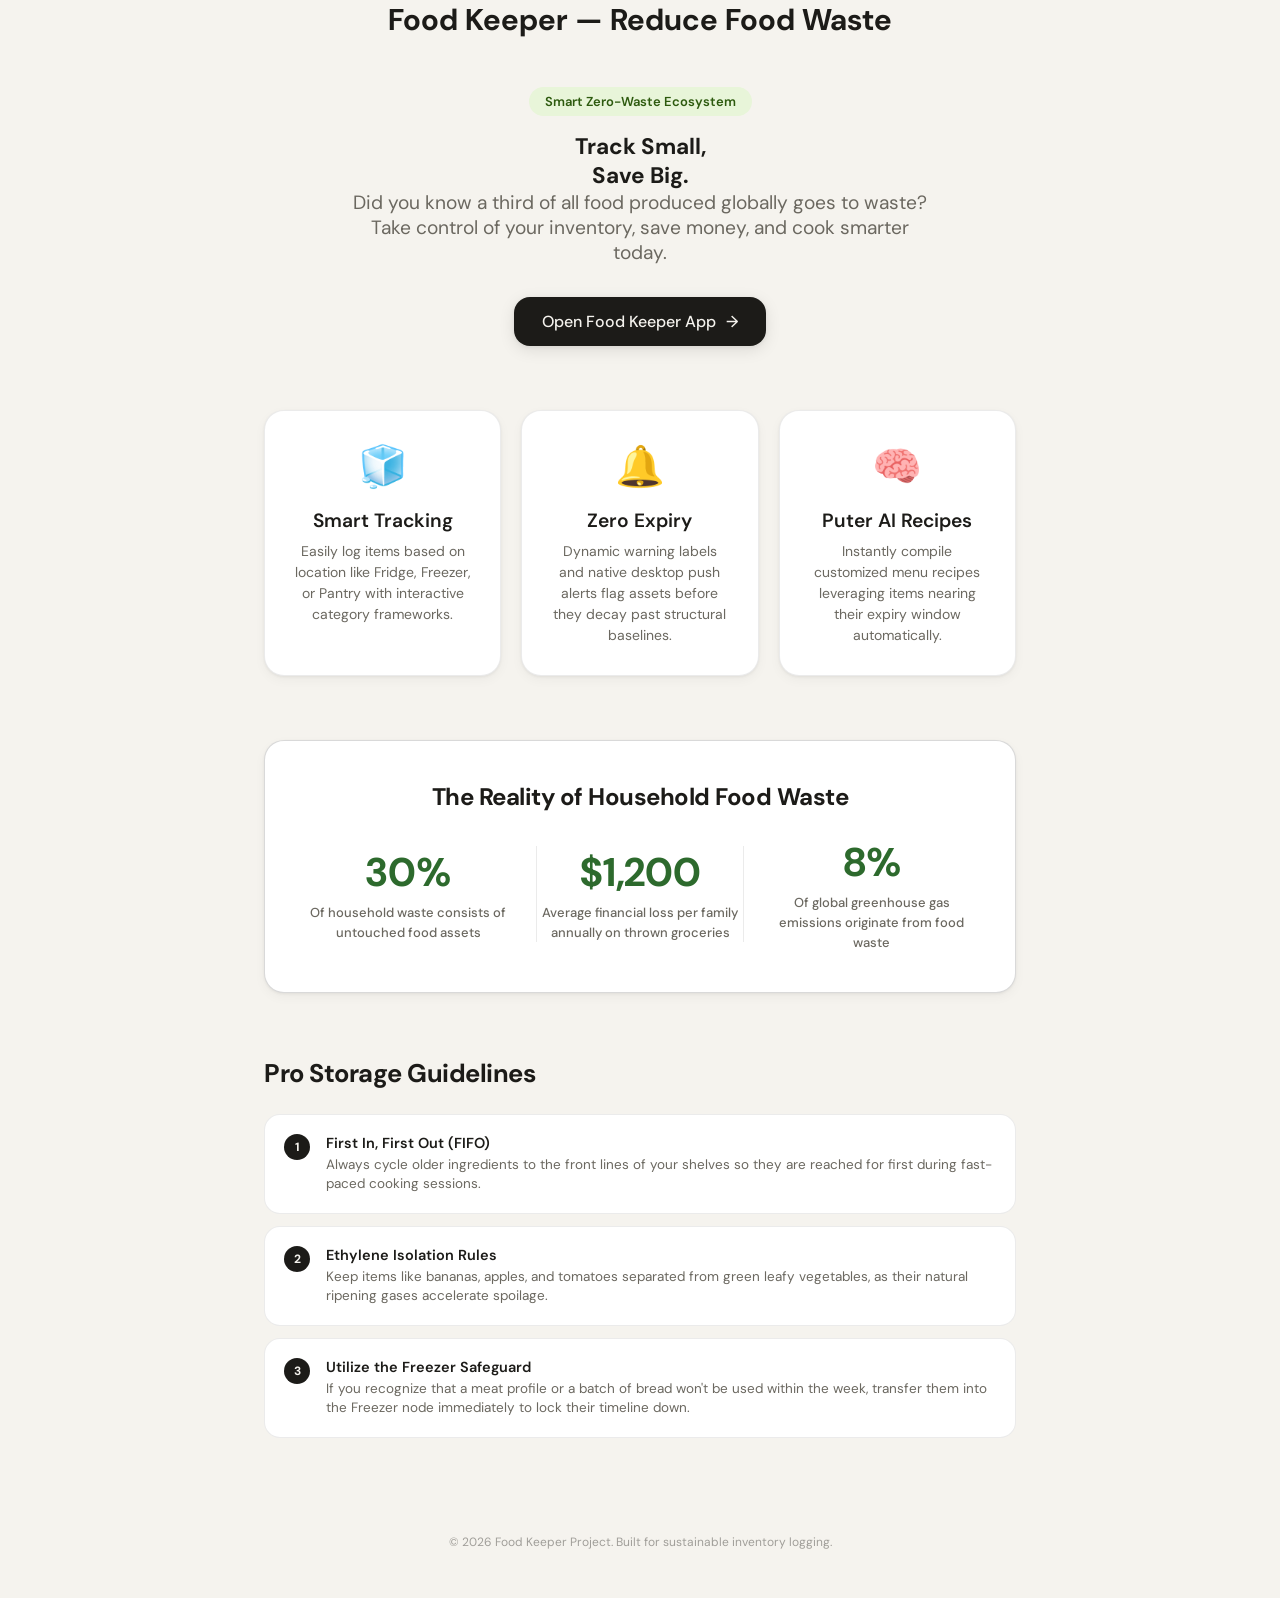
==== front.html @ ebd8dd1d "Add files via upload" ====
<!DOCTYPE html>
<html lang="en">
<head>
  <h1 style="text-align: center;">Food Keeper — Reduce Food Waste</h1>
  <meta charset="UTF-8" />
  <meta name="viewport" content="width=device-width, initial-scale=1.0" />
  <title>Food Keeper — Reduce Food Waste</title>
  
  <!-- Typography & Global Style Link -->
  <link rel="preconnect" href="https://fonts.googleapis.com">
  <link href="https://fonts.googleapis.com/css2?family=DM+Sans:wght@300;400;500;600;700&display=swap" rel="stylesheet">
  <link rel="stylesheet" href="style.css">
  
  <style>
    head h1{
      margin-top: 100px;
    }
    /* Dedicated Landing Page Overrides to keep things looking slick */
    .landing-wrapper {
      max-width: 800px;
      margin: 0 auto;
      padding: 3rem 1.5rem;
    }

    .hero-section {
      text-align: center;
      margin-bottom: 4rem;
    }

    .hero-badge {
      background: var(--accent-light);
      color: var(--green-text);
      padding: 6px 16px;
      border-radius: 30px;
      font-size: 13px;
      font-weight: 600;
      display: inline-block;
      margin-bottom: 1rem;
    }

    .hero-section h1 {
      font-size: 3rem;
      font-weight: 700;
      letter-spacing: -1.5px;
      line-height: 1.1;
      margin-bottom: 1rem;
    }

    .hero-section p {
      color: var(--text2);
      font-size: 1.2rem;
      max-width: 580px;
      margin: 0 auto 2rem auto;
    }

    .cta-btn-lg {
      display: inline-flex;
      align-items: center;
      gap: 10px;
      background: var(--text);
      color: var(--bg);
      text-decoration: none;
      padding: 14px 28px;
      border-radius: var(--radius-lg);
      font-weight: 500;
      font-size: 16px;
      box-shadow: var(--shadow-md);
      transition: transform 0.2s, opacity 0.15s;
    }

    .cta-btn-lg:hover {
      transform: translateY(-2px);
      opacity: 0.9;
    }

    /* Infographic Grid Layouts */
    .info-grid {
      display: grid;
      grid-template-columns: repeat(3, 1fr);
      gap: 20px;
      margin-bottom: 4rem;
    }

    @media (max-width: 768px) {
      .info-grid { grid-template-columns: 1fr; }
      .hero-section h1 { font-size: 2.2rem; }
    }

    .info-card {
      background: var(--surface);
      border: 1px solid var(--border);
      border-radius: var(--radius-xl);
      padding: 1.8rem;
      box-shadow: var(--shadow);
      text-align: center;
    }

    .info-card .icon {
      font-size: 2.5rem;
      margin-bottom: 1rem;
      display: block;
    }

    .info-card h3 {
      font-size: 1.2rem;
      margin-bottom: 0.5rem;
      font-weight: 600;
    }

    .info-card p {
      font-size: 14px;
      color: var(--text2);
      line-height: 1.5;
    }

    /* Statistics Showcase Section */
    .stats-banner {
      background: var(--surface);
      border: 1px solid var(--border2);
      border-radius: var(--radius-xl);
      padding: 2.5rem;
      margin-bottom: 4rem;
      box-shadow: var(--shadow);
    }

    .stats-banner h2 {
      font-size: 1.5rem;
      margin-bottom: 1.5rem;
      text-align: center;
      letter-spacing: -0.5px;
    }

    .stat-row {
      display: flex;
      justify-content: space-around;
      align-items: center;
      flex-wrap: wrap;
      gap: 24px;
    }

    .stat-box {
      text-align: center;
      flex: 1;
      min-width: 140px;
    }

    .stat-box .num {
      font-size: 2.5rem;
      font-weight: 700;
      color: var(--accent);
      display: block;
      margin-bottom: 4px;
    }

    .stat-box .label {
      font-size: 13px;
      color: var(--text2);
      font-weight: 500;
    }

    /* Guide / Tips Layout */
    .tips-section {
      margin-bottom: 4rem;
    }

    .tips-section h2 {
      font-size: 1.6rem;
      margin-bottom: 1.5rem;
      letter-spacing: -0.5px;
    }

    .tip-item {
      display: flex;
      gap: 16px;
      background: var(--surface);
      border: 1px solid var(--border);
      padding: 1.2rem;
      border-radius: var(--radius-lg);
      margin-bottom: 12px;
      align-items: flex-start;
    }

    .tip-num {
      background: var(--text);
      color: var(--bg);
      width: 26px;
      height: 26px;
      border-radius: 50%;
      display: flex;
      align-items: center;
      justify-content: center;
      font-size: 12px;
      font-weight: bold;
      flex-shrink: 0;
    }

    .tip-content h4 {
      font-size: 14.5px;
      margin-bottom: 4px;
      font-weight: 600;
    }

    .tip-content p {
      font-size: 13.5px;
      color: var(--text2);
      line-height: 1.4;
    }
  </style>
</head>
<body>

  <div class="landing-wrapper">
    
    <!-- ── HERO BANNER SECTION ── -->
    <header class="hero-section">
      <span class="hero-badge">Smart Zero-Waste Ecosystem</span>
      <h2>Track Small, <br>Save Big.</h2>
      <p>Did you know a third of all food produced globally goes to waste? Take control of your inventory, save money, and cook smarter today.</p>
      <a href="./index.html" class="cta-btn-lg">
        Open Food Keeper App <span>→</span>
      </a>
    </header>

    <!-- ── CORE MISSION VALUE CARDS ── -->
    <section class="info-grid">
      <div class="info-card">
        <span class="icon">🧊</span>
        <h3>Smart Tracking</h3>
        <p>Easily log items based on location like Fridge, Freezer, or Pantry with interactive category frameworks.</p>
      </div>
      <div class="info-card">
        <span class="icon">🔔</span>
        <h3>Zero Expiry</h3>
        <p>Dynamic warning labels and native desktop push alerts flag assets before they decay past structural baselines.</p>
      </div>
      <div class="info-card">
        <span class="icon">🧠</span>
        <h3>Puter AI Recipes</h3>
        <p>Instantly compile customized menu recipes leveraging items nearing their expiry window automatically.</p>
      </div>
    </section>

    <!-- ── ANALYTICAL STATISTICS TRACKER ── -->
    <section class="stats-banner">
      <h2>The Reality of Household Food Waste</h2>
      <div class="stat-row">
        <div class="stat-box">
          <span class="num">30%</span>
          <span class="label">Of household waste consists of untouched food assets</span>
        </div>
        <div class="stat-box" style="border-left: 1px solid var(--border); border-right: 1px solid var(--border);">
          <span class="num">$1,200</span>
          <span class="label">Average financial loss per family annually on thrown groceries</span>
        </div>
        <div class="stat-box">
          <span class="num">8%</span>
          <span class="label">Of global greenhouse gas emissions originate from food waste</span>
        </div>
      </div>
    </section>

    <!-- ── ACTIONABLE RECOVERY MANAGEMENT TIPS ── -->
    <section class="tips-section">
      <h2>Pro Storage Guidelines</h2>
      
      <div class="tip-item">
        <div class="tip-num">1</div>
        <div class="tip-content">
          <h4>First In, First Out (FIFO)</h4>
          <p>Always cycle older ingredients to the front lines of your shelves so they are reached for first during fast-paced cooking sessions.</p>
        </div>
      </div>

      <div class="tip-item">
        <div class="tip-num">2</div>
        <div class="tip-content">
          <h4>Ethylene Isolation Rules</h4>
          <p>Keep items like bananas, apples, and tomatoes separated from green leafy vegetables, as their natural ripening gases accelerate spoilage.</p>
        </div>
      </div>

      <div class="tip-item">
        <div class="tip-num">3</div>
        <div class="tip-content">
          <h4>Utilize the Freezer Safeguard</h4>
          <p>If you recognize that a meat profile or a batch of bread won't be used within the week, transfer them into the Freezer node immediately to lock their timeline down.</p>
        </div>
      </div>
    </section>

    <!-- ── FOOTER SIGN-OFF ── -->
    <footer style="text-align: center; color: var(--text3); font-size: 12px; margin-top: 6rem;">
      <p>© 2026 Food Keeper Project. Built for sustainable inventory logging.</p>
    </footer>

  </div>

</body>
</html>
---- style.css ----
/* ── SYSTEM COLOR VARIANTS & ROOT SETTINGS ── */
*, *::before, *::after { 
  box-sizing: border-box; 
  margin: 0; 
  padding: 0; 
}

:root {
  --bg: #f5f3ee; 
  --surface: #ffffff; 
  --surface2: #eceae3; 
  --surface3: #e2dfd7;
  --border: rgba(0,0,0,0.08); 
  --border2: rgba(0,0,0,0.15);
  --text: #1c1b18; 
  --text2: #6b6860; 
  --text3: #a09e99;
  
  --green-bg: #e8f5d9; 
  --green-text: #2d5a0e; 
  --green-border: #b8dca0;
  
  --amber-bg: #fef3d8; 
  --amber-text: #754400; 
  --amber-border: #f5d078;
  
  --red-bg: #fde8e8;   
  --red-text: #911f1f;   
  --red-border: #f0a0a0;
  
  --blue-bg: #e8f0fe;  
  --blue-text: #1a4ac0;  
  --blue-border: #99b4f8;
  
  --accent: #2d6a2d; 
  --accent-light: #e8f5d9;
  
  --radius: 10px; 
  --radius-lg: 16px; 
  --radius-xl: 20px;
  
  --font: 'DM Sans', sans-serif; 
  --font-mono: 'DM Mono', monospace;
  --shadow: 0 1px 3px rgba(0,0,0,0.06), 0 4px 12px rgba(0,0,0,0.04);
  --shadow-md: 0 4px 16px rgba(0,0,0,0.10), 0 1px 4px rgba(0,0,0,0.06);
}

@media (prefers-color-scheme: dark) {
  :root {
    --bg: #171715; 
    --surface: #212120; 
    --surface2: #2a2a28; 
    --surface3: #333330;
    --border: rgba(255,255,255,0.08); 
    --border2: rgba(255,255,255,0.15);
    --text: #f0ede6; 
    --text2: #9a9890; 
    --text3: #635f5a;
    
    --green-bg: #162c07; 
    --green-text: #9fd070; 
    --green-border: #2d5a0e;
    
    --amber-bg: #2e1d00; 
    --amber-text: #f5c96a; 
    --amber-border: #7a4800;
    
    --red-bg: #2e0d0d;   
    --red-text: #f0a0a0;   
    --red-border: #911f1f;
    
    --blue-bg: #0d1e40;  
    --blue-text: #99b4f8;  
    --blue-border: #1a4ac0;
    
    --accent: #6bbb3e; 
    --accent-light: #162c07;
    
    --shadow: 0 1px 3px rgba(0,0,0,0.3), 0 4px 12px rgba(0,0,0,0.2);
    --shadow-md: 0 4px 16px rgba(0,0,0,0.4), 0 1px 4px rgba(0,0,0,0.2);
  }
}

/* ── BASE INTERFACE ELEMENTS ── */
body {
  background: var(--bg); 
  color: var(--text);
  font-family: var(--font); 
  min-height: 100vh; 
  font-size: 15px;
}

::-webkit-scrollbar { 
  width: 6px; 
}
::-webkit-scrollbar-track { 
  background: transparent; 
}
::-webkit-scrollbar-thumb { 
  background: var(--surface3); 
  border-radius: 3px; 
}

/* ── AUTHENTICATION COMPONENT GRAPHICS ── */
.auth-screen {
  min-height: 100vh;
  display: flex;
  align-items: center;
  justify-content: center;
  padding: 1rem;
}

.auth-card {
  background: var(--surface);
  border: 1px solid var(--border2);
  border-radius: var(--radius-xl);
  padding: 2.2rem;
  width: 100%;
  max-width: 380px;
  box-shadow: var(--shadow-md);
}

.back-link {
  background: none; 
  border: none; 
  color: var(--text3); 
  cursor: pointer; 
  font-size: 13px;
  text-decoration: none;
}
.back-link:hover {
  color: var(--text2);
}

.auth-logo {
  text-align: center;
  margin-bottom: 1.8rem;
}

.auth-logo-icon {
  font-size: 44px;
  display: block;
  margin-bottom: 10px;
}

.auth-logo h1 {
  font-size: 22px;
  font-weight: 600;
  letter-spacing: -0.3px;
}

.auth-logo p {
  font-size: 13px;
  color: var(--text2);
  margin-top: 5px;
}

.auth-tabs {
  display: flex;
  border: 1px solid var(--border);
  border-radius: var(--radius);
  overflow: hidden;
  margin-bottom: 1.5rem;
}

.auth-tab {
  flex: 1;
  padding: 9px;
  font-size: 13px;
  font-family: var(--font);
  border: none;
  background: transparent;
  cursor: pointer;
  color: var(--text2);
  transition: all 0.15s;
}

.auth-tab.active {
  background: var(--text);
  color: var(--bg);
  font-weight: 500;
}

.form-field {
  margin-bottom: 14px;
}

.form-label {
  font-size: 12px;
  color: var(--text2);
  margin-bottom: 5px;
  display: block;
  font-weight: 500;
  letter-spacing: 0.02em;
}

.form-input {
  width: 100%;
  padding: 10px 12px;
  border: 1px solid var(--border);
  border-radius: var(--radius);
  background: var(--bg);
  color: var(--text);
  font-size: 14px;
  font-family: var(--font);
  outline: none;
  transition: border-color 0.15s;
}
.form-input:focus {
  border-color: var(--accent);
}

.btn-primary {
  width: 100%;
  padding: 11px;
  background: var(--text);
  color: var(--bg);
  border: none;
  border-radius: var(--radius);
  font-size: 14px;
  font-weight: 500;
  font-family: var(--font);
  cursor: pointer;
  transition: opacity 0.15s;
  margin-top: 4px;
}
.btn-primary:hover {
  opacity: 0.85;
}
.btn-primary:disabled {
  opacity: 0.5;
  cursor: not-allowed;
}

.link-btn {
  background: none;
  border: none;
  color: var(--text2);
  font-size: 12px;
  cursor: pointer;
  font-family: var(--font);
}
.link-btn:hover {
  text-decoration: underline;
}

.auth-error {
  font-size: 13px;
  color: var(--red-text);
  background: var(--red-bg);
  border: 1px solid var(--red-border);
  border-radius: var(--radius);
  padding: 9px 12px;
  margin-bottom: 12px;
  display: none;
}
.auth-error.show { display: block; }

.auth-success {
  font-size: 13px;
  color: var(--green-text);
  background: var(--green-bg);
  border: 1px solid var(--green-border);
  border-radius: var(--radius);
  padding: 9px 12px;
  margin-bottom: 12px;
  display: none;
}
.auth-success.show { display: block; }


/* ── SHELL MASTER CORE HEADER ── */
.header {
  background: var(--surface);
  border-bottom: 1px solid var(--border);
  padding: 0.9rem 1.5rem;
  position: sticky;
  top: 0;
  z-index: 20;
  backdrop-filter: blur(10px);
}

.header-inner {
  max-width: 1200px; /* EXPANDED FOR LAPTOPS */
  margin: 0 auto;
  display: flex;
  justify-content: space-between;
  align-items: center;
}

.logo {
  display: flex;
  align-items: center;
  gap: 9px;
}

.logo-icon { font-size: 24px; }

.logo h1 {
  font-size: 17px;
  font-weight: 600;
  letter-spacing: -0.2px;
}

.header-right {
  display: flex;
  align-items: center;
  gap: 12px;
}

.user-email {
  font-size: 12px;
  color: var(--text2);
  max-width: 160px;
  overflow: hidden;
  text-overflow: ellipsis;
  white-space: nowrap;
}

.icon-btn {
  width: 34px;
  height: 34px;
  border-radius: 50%;
  border: 1px solid var(--border);
  background: transparent;
  cursor: pointer;
  color: var(--text2);
  display: flex;
  align-items: center;
  justify-content: center;
  font-size: 15px;
  transition: all 0.15s;
  font-family: var(--font);
}
.icon-btn:hover {
  background: var(--surface2);
  border-color: var(--border2);
}

.logout-btn {
  font-size: 12px;
  padding: 6px 14px;
  border-radius: 20px;
  border: 1px solid var(--border2);
  background: transparent;
  cursor: pointer;
  color: var(--text2);
  font-family: var(--font);
  transition: background 0.15s;
}
.logout-btn:hover {
  background: var(--surface2);
}


/* ── NAVIGATION ELEMENT SYSTEMS ── */
.nav-tabs {
  background: var(--surface);
  border-bottom: 1px solid var(--border);
  padding: 0 1.5rem;
  display: flex;
  gap: 0;
  overflow-x: auto;
}
.nav-tabs::-webkit-scrollbar { height: 0; }

.nav-tab-wrap {
  max-width: 1200px; /* EXPANDED FOR LAPTOPS */
  margin: 0 auto;
  display: flex;
  width: 100%;
}

.nav-tab {
  padding: 12px 18px;
  font-size: 13px;
  font-weight: 500;
  color: var(--text2);
  border: none;
  background: transparent;
  cursor: pointer;
  font-family: var(--font);
  border-bottom: 2px solid transparent;
  transition: all 0.15s;
  white-space: nowrap;
}
.nav-tab.active {
  color: var(--accent);
  border-bottom-color: var(--accent);
}
.nav-tab:hover:not(.active) {
  color: var(--text);
}


/* ── MAIN CONTENT CONTAINERS ── */
.main {
  max-width: 1200px; /* EXPANDED FOR LAPTOPS */
  margin: 0 auto;
  padding: 1.4rem 1.5rem;
}

.view-section {
  animation: fadeIn 0.2s ease-out forwards;
}

@keyframes fadeIn {
  from { opacity: 0; transform: translateY(4px); }
  to { opacity: 1; transform: translateY(0); }
}


/* ── DASHBOARD STATISTICS GRAPHICS ── */
.stats {
  display: grid;
  grid-template-columns: repeat(4, 1fr);
  gap: 12px;
  margin-bottom: 1.5rem;
}
/* RESPONSIVE STATS FOR TABLETS AND PHONES */
@media (max-width: 768px) {
  .stats { grid-template-columns: repeat(2, 1fr); }
}

.stat {
  background: var(--surface);
  border: 1px solid var(--border);
  border-radius: var(--radius-lg);
  padding: 1rem 1.1rem;
  box-shadow: var(--shadow);
}

.stat-label {
  font-size: 11px;
  color: var(--text2);
  font-weight: 500;
  letter-spacing: 0.04em;
  text-transform: uppercase;
  margin-bottom: 6px;
}

.stat-value {
  font-size: 26px;
  font-weight: 600;
  letter-spacing: -1px;
  font-family: var(--font-mono);
}
.stat-value.red { color: var(--red-text); }
.stat-value.amber { color: var(--amber-text); }
.stat-value.green { color: var(--green-text); }
.stat-value.blue { color: var(--blue-text); }


/* ── TOOLBARS & DYNAMIC FILTERS ── */
.toolbar {
  display: flex;
  align-items: center;
  gap: 8px;
  margin-bottom: 1.2rem;
  flex-wrap: wrap;
}

.search-bar {
  flex: 1;
  min-width: 160px;
  padding: 9px 12px;
  border: 1px solid var(--border);
  border-radius: var(--radius);
  background: var(--surface);
  color: var(--text);
  font-size: 14px;
  font-family: var(--font);
  outline: none;
}
.search-bar:focus {
  border-color: var(--border2);
}

.filter-dropdown {
  padding: 9px 12px;
  border: 1px solid var(--border);
  border-radius: var(--radius);
  background: var(--surface);
  color: var(--text);
  font-size: 13px;
  font-family: var(--font);
  cursor: pointer;
  outline: none;
}


/* ── ACTION INTERFACE SYSTEM BUTTONS ── */
.action-btn {
  padding: 9px 15px;
  border-radius: var(--radius);
  font-size: 13px;
  font-weight: 500;
  cursor: pointer;
  font-family: var(--font);
  border: 1px solid transparent;
  display: inline-flex;
  align-items: center;
  gap: 6px;
  transition: all 0.1s;
}

.action-btn.primary {
  background: var(--text);
  color: var(--bg);
}
.action-btn.primary:hover { opacity: 0.9; }

.action-btn.secondary {
  background: var(--surface);
  border-color: var(--border);
  color: var(--text2);
}
.action-btn.secondary:hover {
  background: var(--surface2);
  color: var(--text);
}
.action-btn.secondary.active {
  background: var(--text);
  color: var(--bg);
  border-color: var(--text);
}


/* ── MASTER INVENTORY CARDS & RENDERING STRUCTURES ── */
.section-label {
  font-size: 12px;
  font-weight: 600;
  color: var(--text2);
  text-transform: uppercase;
  letter-spacing: 0.05em;
  margin: 1.5rem 0 0.6rem 0;
}

/* RESPONSIVE FOOD GRID FOR DESKTOP/LAPTOPS */
.food-list {
  display: flex;
  flex-direction: column;
  gap: 8px;
}
@media (min-width: 768px) {
  .food-list {
    display: grid;
    grid-template-columns: repeat(auto-fill, minmax(340px, 1fr));
    gap: 12px;
  }
}

.food-card {
  background: var(--surface);
  border: 1px solid var(--border);
  border-radius: var(--radius-lg);
  padding: 11px 14px;
  display: flex;
  align-items: center;
  gap: 12px;
  box-shadow: var(--shadow);
  position: relative;
  transition: all 0.15s ease;
}

.food-card:hover {
  border-color: var(--border2);
}

/* Bulk Selection Visual Matrix overrides */
.food-select {
  width: 0;
  height: 20px;
  display: flex;
  align-items: center;
  justify-content: center;
  border-radius: 50%;
  background: var(--accent);
  color: white;
  font-size: 11px;
  font-weight: bold;
  overflow: hidden;
  transition: width 0.2s ease, margin 0.2s ease;
}

body.bulk-active .food-card { cursor: pointer; }
body.bulk-active .food-select {
  width: 20px;
  margin-right: 2px;
  border: 1px solid var(--border2);
  background: transparent;
  color: transparent;
}
body.bulk-active .food-card.selected .food-select {
  background: var(--accent);
  border-color: var(--accent);
  color: white;
}

.food-emoji {
  font-size: 26px;
  width: 38px;
  height: 38px;
  background: var(--bg);
  border-radius: var(--radius);
  display: flex;
  align-items: center;
  justify-content: center;
  flex-shrink: 0;
}

.food-info {
  flex: 1;
  min-width: 0;
}

.food-name-row {
  display: flex;
  align-items: center;
  gap: 8px;
}

.food-name {
  font-weight: 500;
  color: var(--text);
  font-size: 14.5px;
  white-space: nowrap;
  overflow: hidden;
  text-overflow: ellipsis;
}

.food-qty {
  font-size: 11px;
  background: var(--surface2);
  color: var(--text2);
  padding: 2px 7px;
  border-radius: 20px;
  font-weight: 500;
  flex-shrink: 0;
}

.food-meta {
  font-size: 12px;
  color: var(--text2);
  margin-top: 3px;
  display: flex;
  align-items: center;
  gap: 6px;
}
.food-meta .dot { color: var(--text3); }

.food-note {
  font-size: 12px;
  color: var(--text2);
  background: var(--bg);
  padding: 4px 8px;
  border-radius: 6px;
  margin-top: 5px;
  display: inline-block;
  max-width: 100%;
  white-space: nowrap;
  overflow: hidden;
  text-overflow: ellipsis;
}

.card-badge-wrap {
  display: flex;
  flex-direction: column;
  align-items: flex-end;
  gap: 6px;
}

.badge {
  font-size: 11px;
  font-weight: 600;
  padding: 3px 9px;
  border-radius: 20px;
  letter-spacing: 0.02em;
}
.badge-red { background: var(--red-bg); color: var(--red-text); border: 1px solid var(--red-border); }
.badge-amber { background: var(--amber-bg); color: var(--amber-text); border: 1px solid var(--amber-border); }
.badge-green { background: var(--green-bg); color: var(--green-text); border: 1px solid var(--green-border); }


/* ── CONTEXTUAL CARD ACTIONS OVERLAYS ── */
.card-actions {
  display: flex;
  gap: 4px;
  opacity: 0;
  transition: opacity 0.15s ease;
}
.food-card:hover .card-actions {
  opacity: 1;
}
@media (max-width: 768px) {
  /* On touch devices, keep actions visible */
  .card-actions { opacity: 1; }
}
body.bulk-active .card-actions {
  display: none !important;
}

.card-actions .action-btn {
  width: 28px;
  height: 28px;
  padding: 0;
  border-radius: 50%;
  font-size: 12px;
  justify-content: center;
}
.card-actions .action-btn.check:hover { background: var(--green-bg); border-color: var(--green-border); color: var(--green-text); }
.card-actions .action-btn.trash:hover { background: var(--red-bg); border-color: var(--red-border); color: var(--red-text); }


/* ── BULK DOCK Action Panel ── */
.bulk-bar {
  background: var(--surface);
  border: 1px solid var(--accent);
  padding: 12px 16px;
  border-radius: var(--radius-lg);
  display: flex;
  justify-content: space-between;
  align-items: center;
  margin-bottom: 1rem;
  box-shadow: var(--shadow-md);
  font-size: 13.5px;
  font-weight: 500;
  flex-wrap: wrap;
  gap: 10px;
}

.bulk-btn {
  padding: 6px 12px;
  border-radius: var(--radius);
  font-size: 12px;
  font-family: var(--font);
  font-weight: 500;
  border: none;
  cursor: pointer;
}
.bulk-btn.success { background: var(--green-bg); color: var(--green-text); }
.bulk-btn.danger { background: var(--red-bg); color: var(--red-text); }
.bulk-btn.secondary { background: var(--surface2); color: var(--text2); }
.bulk-btn:hover { opacity: 0.85; }


/* ── VIEW COMPONENT: SHOPPING MATRIX ── */
.shop-item {
  background: var(--surface);
  border-bottom: 1px solid var(--border);
  padding: 12px 6px;
  display: flex;
  align-items: center;
  gap: 12px;
}

.shop-check {
  width: 20px;
  height: 20px;
  border: 1px solid var(--border2);
  border-radius: 50%;
  cursor: pointer;
  display: flex;
  align-items: center;
  justify-content: center;
  font-size: 11px;
  font-weight: bold;
  color: transparent;
  transition: all 0.1s;
}
.shop-check.checked {
  background: var(--text);
  border-color: var(--text);
  color: var(--bg);
}

.shop-name {
  flex: 1;
  font-size: 14.5px;
}
.shop-name.done {
  color: var(--text3);
  text-decoration: line-through;
}

.shop-del {
  background: none;
  border: none;
  color: var(--text3);
  cursor: pointer;
  padding: 4px;
  font-size: 13px;
}
.shop-del:hover { color: var(--red-text); }

.shop-add-row {
  display: flex;
  gap: 8px;
  margin-top: 14px;
}

.shop-add-input {
  flex: 1;
  padding: 10px 12px;
  border: 1px solid var(--border);
  border-radius: var(--radius);
  background: var(--surface);
  color: var(--text);
  font-size: 14px;
  font-family: var(--font);
  outline: none;
}

.shop-add-btn {
  padding: 0 16px;
  background: var(--text);
  color: var(--bg);
  border: none;
  border-radius: var(--radius);
  font-family: var(--font);
  font-size: 13px;
  font-weight: 500;
  cursor: pointer;
}

.ghost-btn {
  border: 1px solid var(--border);
  background: var(--surface);
  color: var(--text2);
  padding: 9px 12px;
  border-radius: var(--radius);
  font-size: 13px;
  font-family: var(--font);
  cursor: pointer;
  display: inline-flex;
  align-items: center;
  gap: 6px;
}
.ghost-btn:hover {
  background: var(--surface2);
  color: var(--text);
}


/* ── VIEW COMPONENT: HISTORICAL WASTE TRACKER ── */
.waste-stat-grid {
  display: grid;
  grid-template-columns: 1fr 1fr;
  gap: 12px;
}
@media (max-width: 480px) {
  .waste-stat-grid { grid-template-columns: 1fr; }
}

.waste-stat-card {
  background: var(--surface);
  border: 1px solid var(--border);
  border-radius: var(--radius-lg);
  padding: 1.2rem;
  text-align: center;
  box-shadow: var(--shadow);
}
.waste-stat-card h3 {
  font-size: 12px;
  color: var(--text2);
  text-transform: uppercase;
  letter-spacing: 0.04em;
  margin-bottom: 6px;
}
.waste-stat-card .num {
  font-size: 32px;
  font-weight: 600;
  font-family: var(--font-mono);
}

.waste-item {
  background: var(--surface);
  border: 1px solid var(--border);
  border-radius: var(--radius-lg);
  padding: 11px 14px;
  display: flex;
  align-items: center;
  gap: 12px;
  margin-bottom: 6px;
}

.waste-emoji { font-size: 20px; }
.waste-name { flex: 1; font-size: 14px; font-weight: 500; }
.waste-item-date { font-size: 12px; color: var(--text3); }


/* ── RECURSIVE DISCOVER TAB ARCHITECTURE ── */
.discover-hero-banner {
  background: linear-gradient(135deg, #f6f9fc 0%, #eef2f7 100%);
  border: 1px dashed #cbd5e1;
  padding: 20px;
  border-radius: 12px;
  display: flex;
  align-items: center;
  gap: 20px;
  margin-bottom: 24px;
}
@media (prefers-color-scheme: dark) {
  .discover-hero-banner {
    background: linear-gradient(135deg, #1e293b 0%, #0f172a 100%);
    border-color: #334155;
  }
}

.discover-hero-banner h3 {
  margin: 0 0 4px 0;
  color: var(--text);
  font-size: 1.15rem;
}

.discover-hero-banner p {
  margin: 0;
  color: var(--text2);
  font-size: 0.88rem;
  line-height: 1.4;
}

/* AI Generated Recipes Markup Styling Mapping */
.ai-generated-html h3 {
  font-size: 1.15rem;
  margin: 20px 0 10px 0;
  color: var(--accent);
  display: flex;
  align-items: center;
  gap: 6px;
}
.ai-generated-html h3:first-of-type { margin-top: 0; }

.ai-generated-html ul, .ai-generated-html ol {
  margin: 10px 0 16px 20px;
  padding: 0;
}

.ai-generated-html li {
  margin-bottom: 6px;
  font-size: 0.92rem;
  color: var(--text);
}


/* ── GLOBAL MODALS & SETTINGS PANELS OVERLAYS ── */
.overlay {
  position: fixed;
  top: 0; left: 0; right: 0; bottom: 0;
  background: rgba(0,0,0,0.2);
  backdrop-filter: blur(3px);
  z-index: 100;
  display: flex;
  align-items: center;
  justify-content: center;
  opacity: 0;
  pointer-events: none;
  transition: opacity 0.2s ease;
}
@media (prefers-color-scheme: dark) {
  .overlay { background: rgba(0,0,0,0.5); }
}
.overlay.open {
  opacity: 1;
  pointer-events: auto;
}

.modal {
  background: var(--surface);
  border: 1px solid var(--border2);
  border-radius: var(--radius-xl);
  width: 100%;
  max-width: 440px;
  box-shadow: var(--shadow-md);
  transform: translateY(10px);
  transition: transform 0.2s ease;
}
.overlay.open .modal {
  transform: translateY(0);
}

.modal-header {
  padding: 1.2rem 1.4rem;
  border-bottom: 1px solid var(--border);
  display: flex;
  justify-content: space-between;
  align-items: center;
}
.modal-header h2 { font-size: 16px; font-weight: 600; }

.modal-close {
  background: none;
  border: none;
  font-size: 16px;
  cursor: pointer;
  color: var(--text3);
}
.modal-close:hover { color: var(--text); }

.modal-body {
  padding: 1.4rem;
}

/* Inline Dynamic Grid Picker Asset Selector */
.emoji-picker {
  display: grid;
  grid-template-columns: repeat(6, 1fr);
  gap: 6px;
  max-height: 110px;
  overflow-y: auto;
  border: 1px solid var(--border);
  padding: 8px;
  border-radius: var(--radius);
  background: var(--bg);
}

.emoji-opt {
  font-size: 22px;
  text-align: center;
  padding: 4px 0;
  cursor: pointer;
  border-radius: 6px;
  transition: background 0.1s;
}
.emoji-opt:hover { background: var(--surface2); }
.emoji-opt.sel {
  background: var(--surface);
  box-shadow: 0 0 0 1.5px var(--text);
}


/* Slide-Out Parameters Options Configurations Utility Drawer Panel */
.side-panel {
  position: absolute;
  top: 0; right: 0; bottom: 0;
  width: 100%;
  max-width: 340px;
  background: var(--surface);
  border-left: 1px solid var(--border);
  box-shadow: var(--shadow-md);
  display: flex;
  flex-direction: column;
  transform: translateX(100%);
  transition: transform 0.2s cubic-bezier(0.16, 1, 0.3, 1);
}
.overlay.open .side-panel {
  transform: translateX(0);
}

.panel-header {
  padding: 1.2rem 1.4rem;
  border-bottom: 1px solid var(--border);
  display: flex;
  justify-content: space-between;
  align-items: center;
}
.panel-header h2 { font-size: 15px; font-weight: 600; }

.panel-body {
  padding: 1.4rem;
  flex: 1;
  overflow-y: auto;
}

.setting-row {
  display: flex;
  justify-content: space-between;
  align-items: center;
  gap: 16px;
  margin-bottom: 16px;
  padding-bottom: 14px;
  border-bottom: 1px dashed var(--border);
}

.setting-label { font-size: 13.5px; font-weight: 500; color: var(--text); }
.setting-desc { font-size: 11.5px; color: var(--text2); margin-top: 2px; line-height: 1.3; }

/* Custom Form Parameters Asset Toggles */
.toggle {
  width: 40px; height: 22px;
  border-radius: 20px;
  background: var(--surface3);
  border: none; cursor: pointer;
  position: relative;
  transition: background 0.2s;
  flex-shrink: 0;
}
.toggle::after {
  content: '';
  position: absolute;
  top: 2px; left: 2px;
  width: 18px; height: 18px;
  border-radius: 50%;
  background: var(--surface);
  transition: transform 0.2s;
  box-shadow: 0 1px 3px rgba(0,0,0,0.1);
}
.toggle.on { background: var(--accent); }
.toggle.on::after { transform: translateX(18px); }

.notif-days-input {
  width: 54px;
  padding: 6px;
  border: 1px solid var(--border);
  border-radius: 6px;
  background: var(--bg);
  color: var(--text);
  font-family: var(--font-mono);
  font-size: 13px;
  text-align: center;
  outline: none;
}

.export-btn {
  padding: 7px 12px;
  background: var(--surface);
  border: 1px solid var(--border2);
  border-radius: var(--radius);
  font-size: 12px;
  font-weight: 500;
  cursor: pointer;
  color: var(--text2);
  font-family: var(--font);
}
.export-btn:hover {
  background: var(--surface2);
  color: var(--text);
}


/* ── UNIVERSAL EMPTY STATE STATEMENTS ── */
.empty {
  text-align: center;
  padding: 3.5rem 1.5rem;
  background: var(--surface);
  border: 1px dashed var(--border2);
  border-radius: var(--radius-xl);
  box-shadow: var(--shadow);
}

.empty-icon {
  font-size: 36px;
  margin-bottom: 10px;
  opacity: 0.85;
}

.empty p {
  font-size: 13.5px;
  color: var(--text2);
}

.loading {
  text-align: center;
  padding: 2.5rem;
  color: var(--text2);
  font-size: 13.5px;
  font-style: italic;
}

/* Toast Message Node Styling */
.toast {
  position: fixed;
  bottom: 24px;
  left: 50%;
  transform: translateX(-50%);
  background: var(--text);
  color: var(--bg);
  padding: 9px 18px;
  border-radius: 30px;
  font-size: 13px;
  font-weight: 500;
  box-shadow: var(--shadow-md);
  z-index: 1000;
  animation: toastFade 2.4s cubic-bezier(0.16, 1, 0.3, 1) forwards;
  pointer-events: none;
}

@keyframes toastFade {
  0% { opacity: 0; transform: translate(-50%, 10px); }
  10%, 90% { opacity: 1; transform: translate(-50%, 0); }
  100% { opacity: 0; transform: translate(-50%, -10px); }
}

/* Confetti Particle Layer */
.confetti-piece {
  position: fixed;
  width: 8px;
  height: 8px;
  border-radius: 2px;
  z-index: 999;
  pointer-events: none;
  animation: confettiFall 1.5s ease-out forwards;
}

@keyframes confettiFall {
  0% { transform: translateY(0) rotate(0deg); opacity: 1; }
  100% { transform: translateY(60vh) rotate(720deg); opacity: 0; }
}

/* 📱 TAB HAMBURGER MENU (Mobile Only) */
@media (max-width: 600px) {
  .nav-hamburger {
    display: block;
    width: 100%;
    padding: 14px;
    background: var(--surface);
    border: none;
    border-bottom: 1px solid var(--border);
    cursor: pointer;
    text-align: left;
    font-weight: 600;
    color: var(--text);
  }
  .nav-tab-wrap {
    display: none; /* Hidden by default on mobile */
    flex-direction: column;
    width: 100%;
    background: var(--surface);
  }
  .nav-tab-wrap.show {
    display: flex;
  }
  .nav-tab {
    width: 100%;
    text-align: left;
    border-bottom: none;
    border-left: 3px solid transparent;
  }
  .nav-tab.active {
    border-bottom-color: transparent;
    border-left-color: var(--accent);
    background: var(--surface2);
  }
}

@media (min-width: 601px) {
  .nav-hamburger { display: none; }
}

/* ADD TO THE BOTTOM OF YOUR STYLE.CSS */
.receipt-data-table-wrapper table {
  width: 100%;
  border-collapse: collapse;
  margin: 12px 0;
  font-size: 14px;
}

.receipt-data-table-wrapper th {
  text-align: left;
  padding: 8px;
  background: var(--surface2);
  color: var(--text2);
  font-weight: 600;
  border-bottom: 2px solid var(--border2);
}

.receipt-data-table-wrapper td {
  padding: 8px;
  border-bottom: 1px solid var(--border);
  color: var(--text);
}

.receipt-data-table-wrapper tr:last-child td {
  border-bottom: none;
}

.receipt-data-table-wrapper strong {
  color: var(--accent);
  font-size: 1.1rem;
}
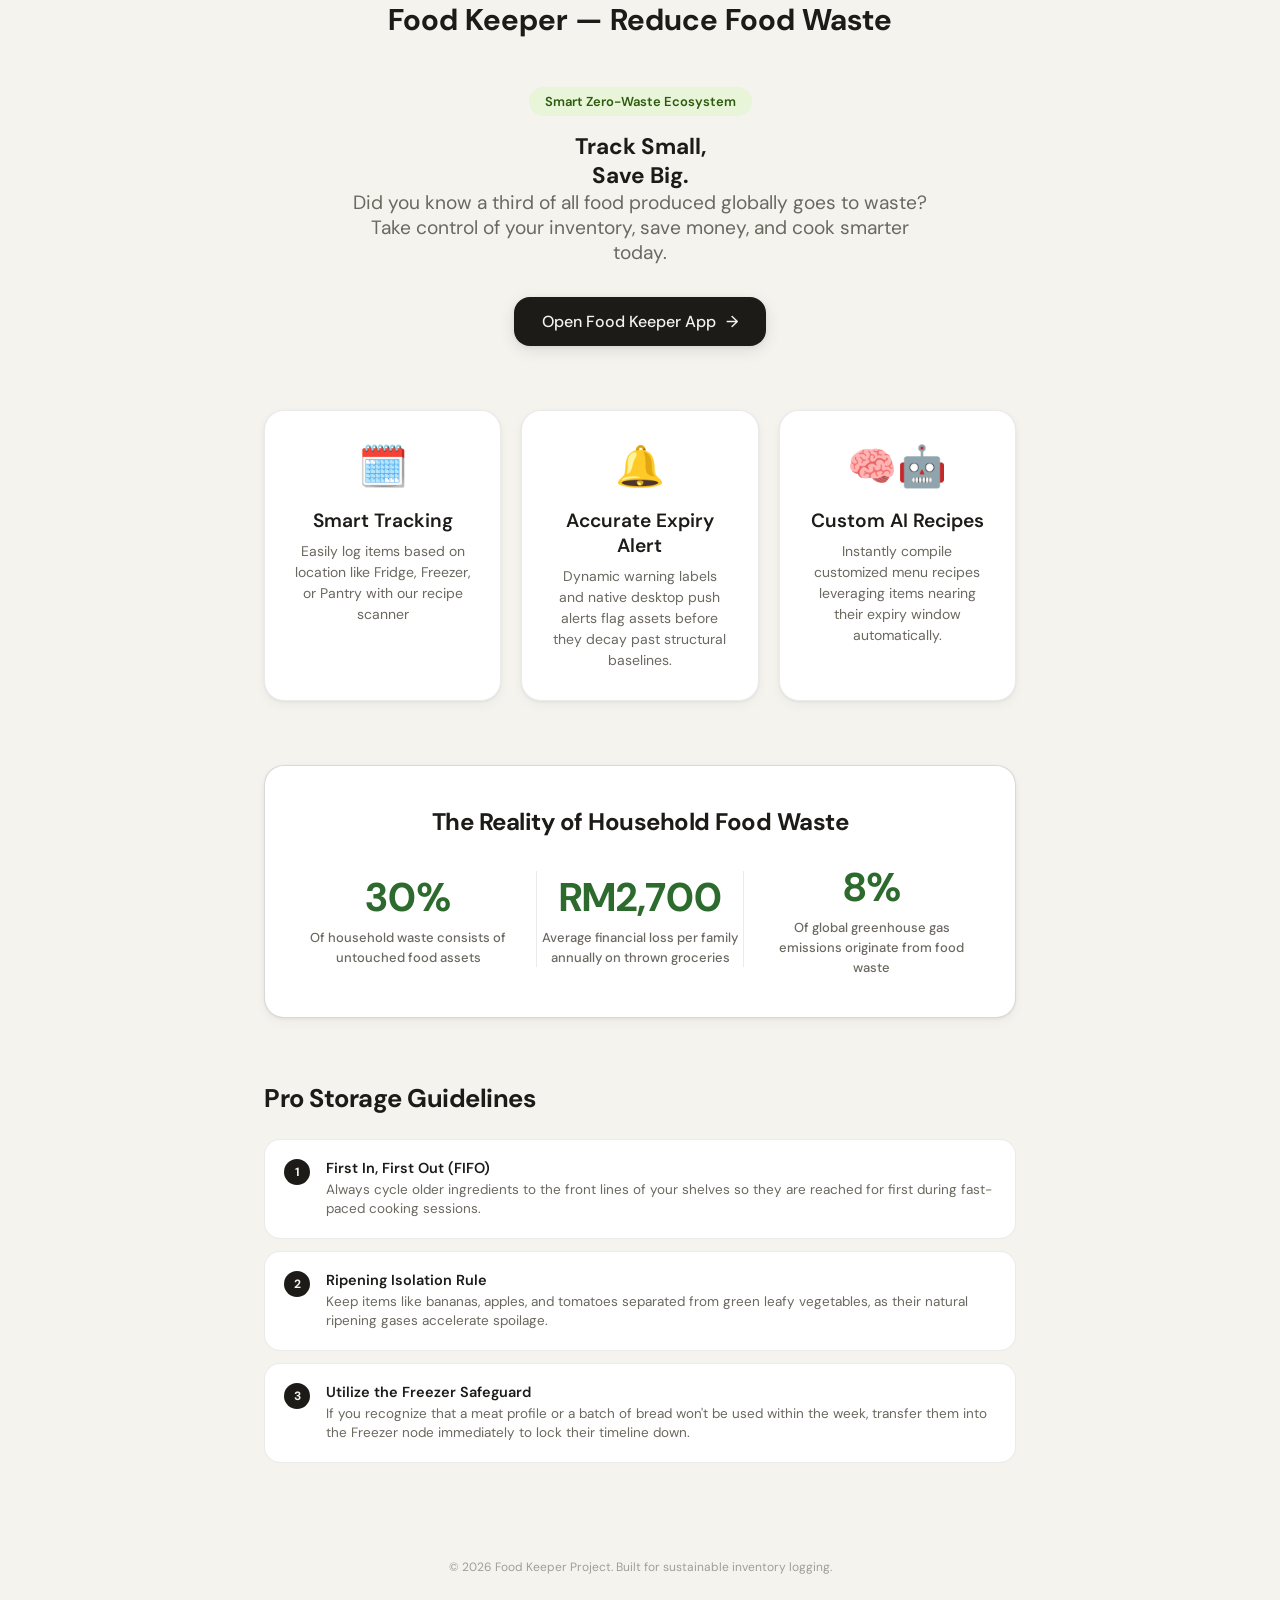
==== commit 97a8a2ce: "Update mission value cards and statistics in front.html" ====
--- a/front.html
+++ b/front.html
@@ -224,18 +224,18 @@
     <!-- ── CORE MISSION VALUE CARDS ── -->
     <section class="info-grid">
       <div class="info-card">
-        <span class="icon">🧊</span>
+        <span class="icon">🗓️</span>
         <h3>Smart Tracking</h3>
-        <p>Easily log items based on location like Fridge, Freezer, or Pantry with interactive category frameworks.</p>
+        <p>Easily log items based on location like Fridge, Freezer, or Pantry with our recipe scanner</p>
       </div>
       <div class="info-card">
         <span class="icon">🔔</span>
-        <h3>Zero Expiry</h3>
+        <h3>Accurate Expiry Alert</h3>
         <p>Dynamic warning labels and native desktop push alerts flag assets before they decay past structural baselines.</p>
       </div>
       <div class="info-card">
-        <span class="icon">🧠</span>
-        <h3>Puter AI Recipes</h3>
+        <span class="icon">🧠🤖</span>
+        <h3>Custom AI Recipes</h3>
         <p>Instantly compile customized menu recipes leveraging items nearing their expiry window automatically.</p>
       </div>
     </section>
@@ -249,7 +249,7 @@
           <span class="label">Of household waste consists of untouched food assets</span>
         </div>
         <div class="stat-box" style="border-left: 1px solid var(--border); border-right: 1px solid var(--border);">
-          <span class="num">$1,200</span>
+          <span class="num">RM2,700</span>
           <span class="label">Average financial loss per family annually on thrown groceries</span>
         </div>
         <div class="stat-box">
@@ -274,7 +274,7 @@
       <div class="tip-item">
         <div class="tip-num">2</div>
         <div class="tip-content">
-          <h4>Ethylene Isolation Rules</h4>
+          <h4>Ripening Isolation Rule</h4>
           <p>Keep items like bananas, apples, and tomatoes separated from green leafy vegetables, as their natural ripening gases accelerate spoilage.</p>
         </div>
       </div>
@@ -296,4 +296,4 @@
   </div>
 
 </body>
-</html>+</html>
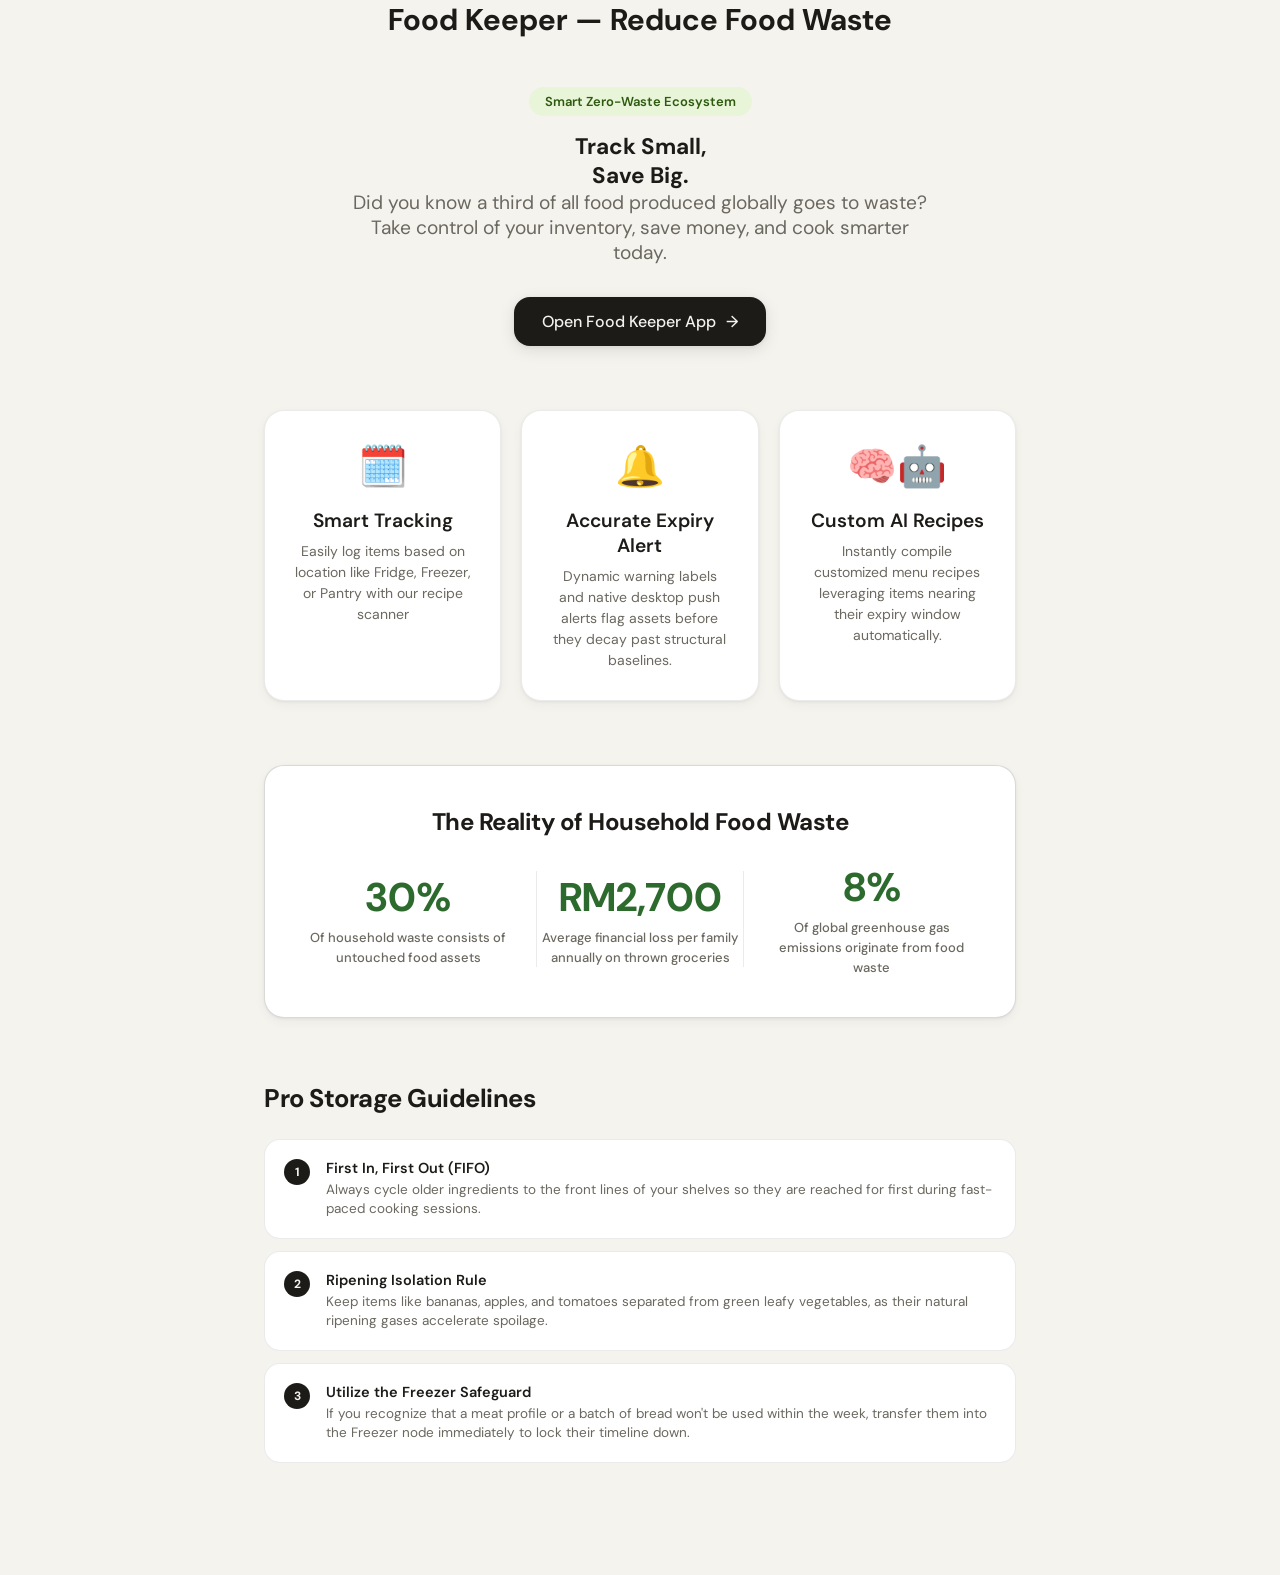
==== commit 0d44f890: "changed front abit" ====
--- a/front.html
+++ b/front.html
@@ -6,7 +6,7 @@
   <meta name="viewport" content="width=device-width, initial-scale=1.0" />
   <title>Food Keeper — Reduce Food Waste</title>
   
-  <!-- Typography & Global Style Link -->
+  <!-- fonts and global styles -->
   <link rel="preconnect" href="https://fonts.googleapis.com">
   <link href="https://fonts.googleapis.com/css2?family=DM+Sans:wght@300;400;500;600;700&display=swap" rel="stylesheet">
   <link rel="stylesheet" href="style.css">
@@ -15,7 +15,7 @@
     head h1{
       margin-top: 100px;
     }
-    /* Dedicated Landing Page Overrides to keep things looking slick */
+    /* Dedicated Landing Page  */
     .landing-wrapper {
       max-width: 800px;
       margin: 0 auto;
@@ -211,7 +211,7 @@
 
   <div class="landing-wrapper">
     
-    <!-- ── HERO BANNER SECTION ── -->
+    <!-- ── hero banner ── -->
     <header class="hero-section">
       <span class="hero-badge">Smart Zero-Waste Ecosystem</span>
       <h2>Track Small, <br>Save Big.</h2>
@@ -221,7 +221,7 @@
       </a>
     </header>
 
-    <!-- ── CORE MISSION VALUE CARDS ── -->
+    <!-- ── what food keaper does  ── -->
     <section class="info-grid">
       <div class="info-card">
         <span class="icon">🗓️</span>
@@ -240,7 +240,7 @@
       </div>
     </section>
 
-    <!-- ── ANALYTICAL STATISTICS TRACKER ── -->
+    <!-- ── analytics of current world food waste ── -->
     <section class="stats-banner">
       <h2>The Reality of Household Food Waste</h2>
       <div class="stat-row">
@@ -259,7 +259,7 @@
       </div>
     </section>
 
-    <!-- ── ACTIONABLE RECOVERY MANAGEMENT TIPS ── -->
+    <!-- ── food manangement tips ── -->
     <section class="tips-section">
       <h2>Pro Storage Guidelines</h2>
       
@@ -288,10 +288,7 @@
       </div>
     </section>
 
-    <!-- ── FOOTER SIGN-OFF ── -->
-    <footer style="text-align: center; color: var(--text3); font-size: 12px; margin-top: 6rem;">
-      <p>© 2026 Food Keeper Project. Built for sustainable inventory logging.</p>
-    </footer>
+    
 
   </div>
 
--- a/style.css
+++ b/style.css
@@ -1268,3 +1268,19 @@
   color: var(--accent);
   font-size: 1.1rem;
 }
+
+
+/* fix for white box thingy when generate recipe */
+.ai-generated-html,
+.ai-generated-html * {
+  color: var(--text) !important;
+  background-color: transparent !important;
+}
+
+.ai-generated-html h3 {
+  color: var(--accent) !important;
+}
+
+.ai-generated-html li {
+  color: var(--text) !important;
+}
